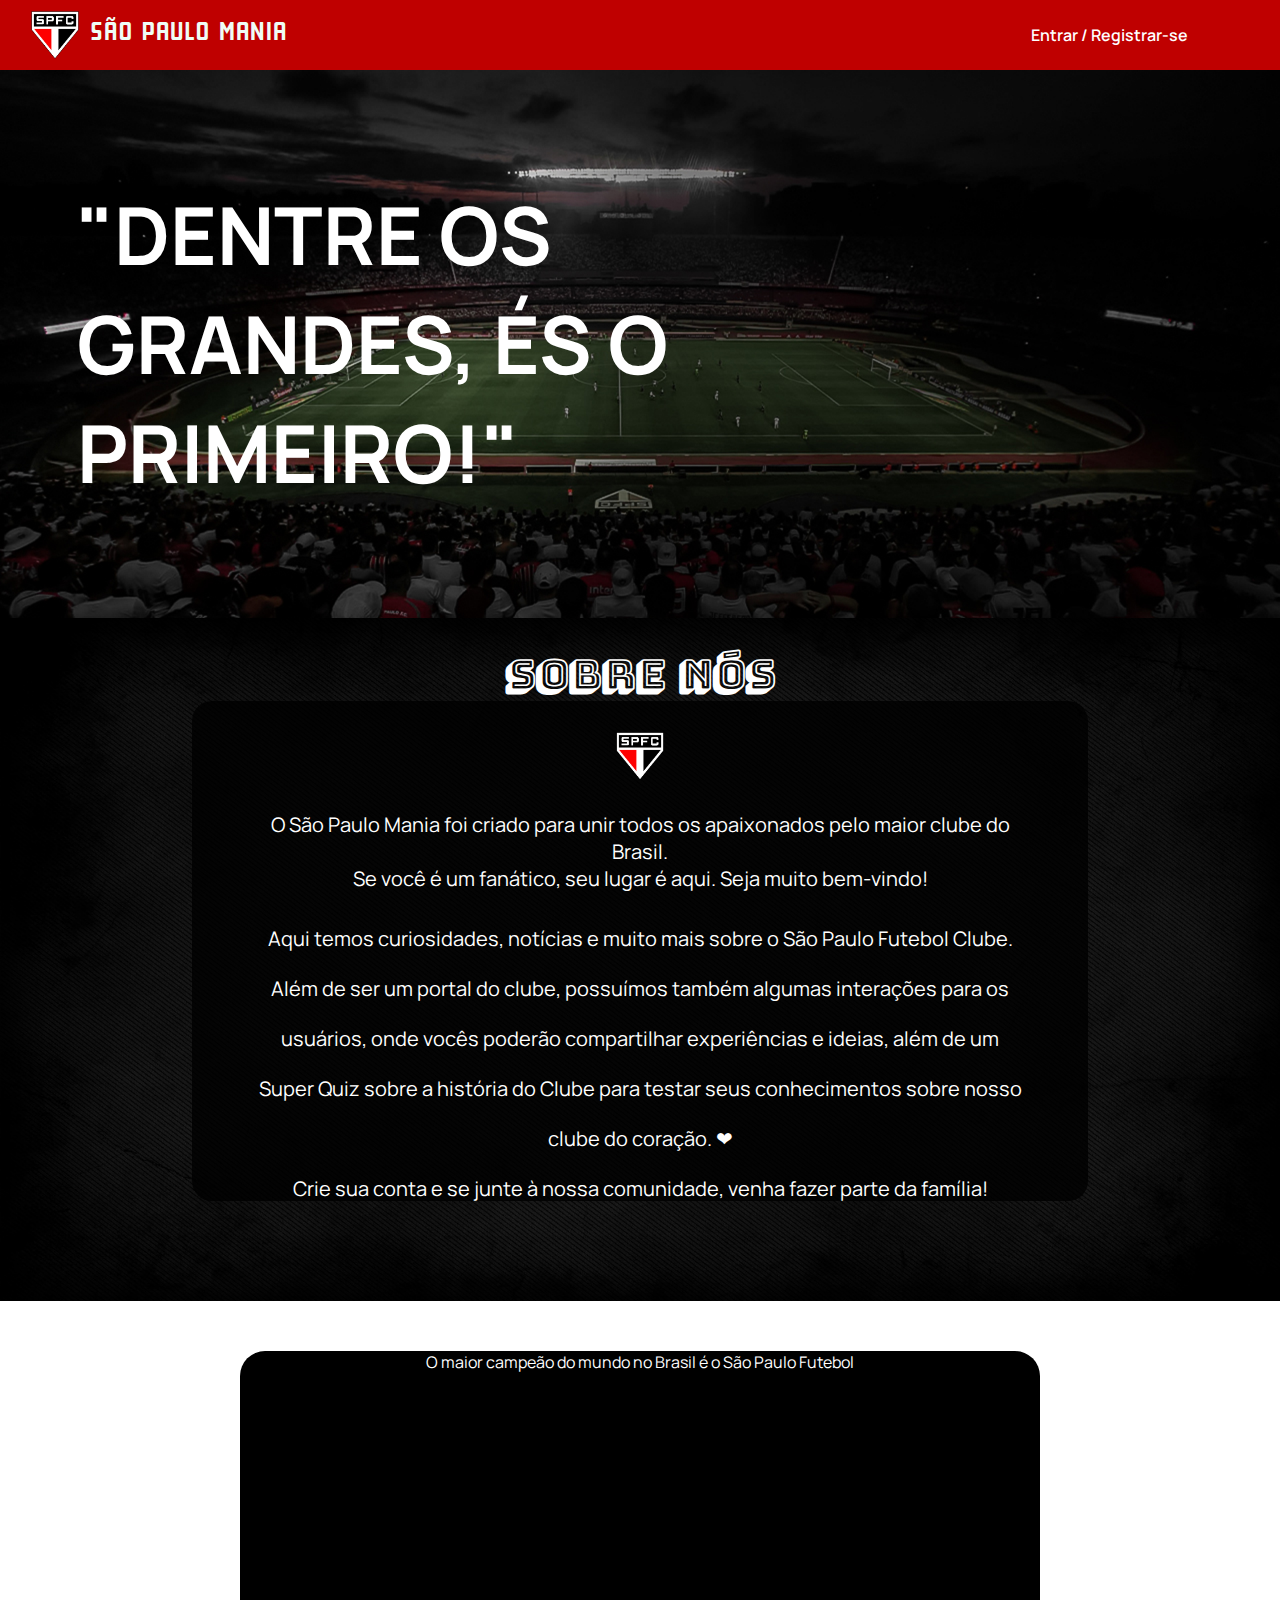
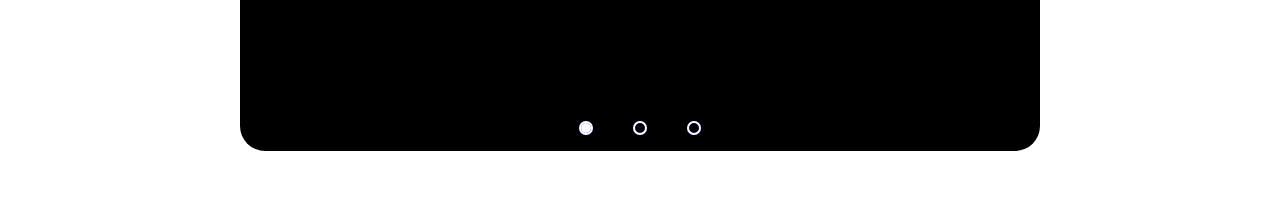
==== site/public/index.html @ 70470ae5 "mudança de contexto do projeto - conexao de api de cadastro" ====
<!DOCTYPE html>
<html lang="en">
<head>
    <meta charset="UTF-8">
    <meta http-equiv="X-UA-Compatible" content="IE=edge">
    <meta name="viewport" content="width=device-width, initial-scale=1.0">
    <title>São Paulo Mania</title>
    <link rel="stylesheet" href="css/index.css">
    <link rel="stylesheet" href="css/style.css">
    <link href="https://fonts.googleapis.com/css2?family=Manrope:wght@200;300;400;500;600;700;800&display=swap" rel="stylesheet"> 
</head>
<body>
    <div class="container">
        <header>
            <img src="assets/imgs/Brasao_do_Sao_Paulo_Futebol_Clube.svg.png" class="logo">
            <h2>SÃO PAULO MANIA</h2>
            <nav>
                <ul>
                    <li><a href="cadastro.html">Entrar / Registrar-se</a></li>
                </ul>
            </nav>
        </header>
        <div class="principal">
            <section class="intro">
                <div class="frase_principal">
                    <h1>"DENTRE OS GRANDES, ÉS O PRIMEIRO!"</h1>
                </div>
            </section>
        </div>  
        <section class="sobre">
            <h1>Sobre Nós</h1>
            <div class="texto_sobre" >
                <img src="assets/imgs/Brasao_do_Sao_Paulo_Futebol_Clube.svg.png" class="logo">
                <p class="frase_impacto">O São Paulo Mania foi criado para unir todos os apaixonados pelo maior clube do Brasil. <br> Se você é um fanático, seu lugar é aqui. Seja muito bem-vindo!</p>
                <br>
                <p class="text">Aqui temos curiosidades, notícias e muito mais sobre o São Paulo Futebol Clube. <br>Além de ser um portal do clube, possuímos também algumas interações para os usuários, onde vocês poderão compartilhar experiências e ideias, além de um Super Quiz sobre a história do Clube para testar seus conhecimentos sobre nosso clube do coração. &#10084 <br>
                Crie sua conta e se junte à nossa comunidade, venha fazer parte da família!</p>
            </div>
        </section>
        <section class="curiosidades">
            <div class="slider">
                <div class="slides">
                    <input type="radio" name="radioBtn" id="radio1" onclick="stopAutoSlider()">
                    <input type="radio" name="radioBtn" id="radio2" onclick="stopAutoSlider()">
                    <input type="radio" name="radioBtn" id="radio3" onclick="stopAutoSlider()">
                    <div class="first slide">
                        <div class="first text">
                            <p>O maior campeão do mundo no Brasil é o São Paulo Futebol</p>
                        </div>
                    </div>
                    <div class="second slide">
                        <div class="second text">
                            <p>O maior campeão do mundo no Brasil é o São Paulo Futebol Clube</p>
                        </div>
                    </div>
                    <div class="third slide">
                        <div class="third text">
                            <p>O maior campeão do mundo no Brasil é o São Paulo</p>
                        </div>
                    </div>
                    <div class="autoNavigation">
                        <div class="autoBtn1"></div>
                        <div class="autoBtn2"></div>
                        <div class="autoBtn3"></div>
                    </div>
                </div>
                <div class="manualNavigation">
                    <label for="radio1" class="manualBtn"></label>
                    <label for="radio2" class="manualBtn"></label>
                    <label for="radio3" class="manualBtn"></label>
                </div>
            </div>
        </section>

    </div>
    <footer>

    </footer>
</body>
</html>

<script>
        var sliderCount = 1;
    document.getElementById('radio1').checked = true;

    var sliderInterval = setInterval(function(){
        nextImageOfTheSlider()
    }, 2000);

    function nextImageOfTheSlider() {
        sliderCount++;
        if (sliderCount > 3) {
            sliderCount = 1;
        }

        document.getElementById('radio' + sliderCount).checked = true;
    }

    function stopAutoSlider() {
        clearInterval(sliderInterval)
    }
</script>
---- site/public/css/index.css ----
/* 
color red spfc { #fe0000 };
color details gray { #D2E4D6 };
*/

@import url('https://fonts.googleapis.com/css2?family=Bungee+Shade&display=swap');

@font-face {
    font-family: 'Manufaktur';
    src: local('Manufaktur Bold'),
    url(../Manufaktur-Bold/Manufaktur-Bold.woff) format('woff');
}

* {
    margin: 0;
    padding: 0;
}

.container {
    font-family: 'Manrope';
}

.principal {
    background-image: url(../assets/imgs/back3.jpg);
    background-size: cover;
    background-repeat: no-repeat;
    background-position: center;
}

header {
    display: flex;
    align-items: center;
    padding: 10px;
    background-color: #bf0000;
    box-shadow: 0px 1px 20px 5px #8d0000b6;
    color: #EFFDF6;
    font-family: 'Manufaktur';
}

header .logo {
    width: 50px;
    margin: 0 10px 0 20px;
}

header h2 {
    width: 80%;
    padding-bottom: 8px;
    font-size: 25px;
}

header nav {
    width: 30%;
}

header ul {
    display: flex;
    height: 80%;
    list-style: none;
    justify-content: space-around;
    font-family: 'Manrope', sans-serif;
    font-weight: 600;
}
header ul :hover {
    text-decoration: underline;
    cursor: pointer;
}

header ul li a {
    text-decoration: none;
    color: white;
}

.frase_principal{
    width: 60%;
    height: 100%;
    font-size: 40px;
    display: flex;
    justify-content: center;
    align-items: center;
    color: white;
}

.frase_principal h1 {
    width: 80%;
}

.intro {
    display: flex;
    width: 100%;
    height: 468px;
    margin: auto;
    padding-top: 40px;
    padding-bottom: 40px;

}

.sobre {
    display: flex;
    flex-direction: column;
    align-items: center;
    background-image: url(../assets/imgs/670454.webp);
    background-size: cover;
    background-repeat: no-repeat;
    background-position: center;
    box-shadow: inset 0px 5px 50px 10px #000000;
}

.sobre h1 {
    text-align: center;
    font-family: 'Bungee Shade', cursive;
    text-shadow: ;
    color: white;
    font-size: 40px;
    margin-top: 30px;
}

.texto_sobre {
    display: flex;
    flex-direction: column;
    align-items: center;
    background-color: rgba(0, 0, 0, 0.797);
    width: 70%;
    height: 500px;
    border-radius: 20px;
    margin-bottom: 100px;
}

.texto_sobre .frase_impacto {
    color: white;
    padding: 0 60px;
    font-size: 20px;
    text-align: center;
}

.texto_sobre .text {
    color: white;
    padding: 0 60px;
    font-size: 20px;
    text-align: center;
    line-height: 2.5;
}

.texto_sobre .logo {
    width: 50px;
    margin: 30px 0;
}
---- site/public/css/style.css ----
body {
    display: flex;
}

.curiosidades {
    height: 500px;
    display: flex;
}

.slider {
    margin: auto;
    width: 800px;
    height: 400px;
    overflow: hidden;
    border-radius: 25px;
}
    
.slides {
    width: 400%;
    height: 400px;
    display: flex;
}

.slides input {
    display: none;
}

.slide {
    width: 25%;
    position: relative,;
    background-color: black;
}

.slide .text {
    width: 800px;
    color: white;
    display: flex;
    align-items: center;
    justify-content: center;
}

.manualNavigation {
    position: absolute;
    width: 800px;
    margin-top: -30px;
    display: flex;
    justify-content: center;
}

.manualBtn {
    border: 2px solid white;
    padding: 5px;
    border-radius: 10px;
    cursor: pointer;
    transition: 0.7s;
}

.manualBtn:not(:last-child) {
    margin-right: 40px;
}

.manualBtn:hover {
    background-color: white;
}

#radio1:checked ~ .first {
    margin-left: 0;
}
#radio1:checked ~ .autoNavigation .autoBtn1 {
    background-color: white;
}

#radio2:checked ~ .first {
    margin-left: -25%;
}
#radio2:checked ~ .autoNavigation .autoBtn2 {
    background-color: white;
}

#radio3:checked ~ .first {
    margin-left: -50%;
}
#radio3:checked ~ .autoNavigation .autoBtn3 {
    background-color: white;
}

.autoNavigation {
    position: absolute;
    width: 800px;
    margin-top: 370px;
    display: flex;
    justify-content: center;
}

.autoNavigation div {
    border: 2px solid blue;
    padding: 5px;
    border-radius: 10px;
    cursor: pointer;
    transition: 0.7s;
}

.autoNavigation div:not(:last-child) {
    margin-right: 40px;
}
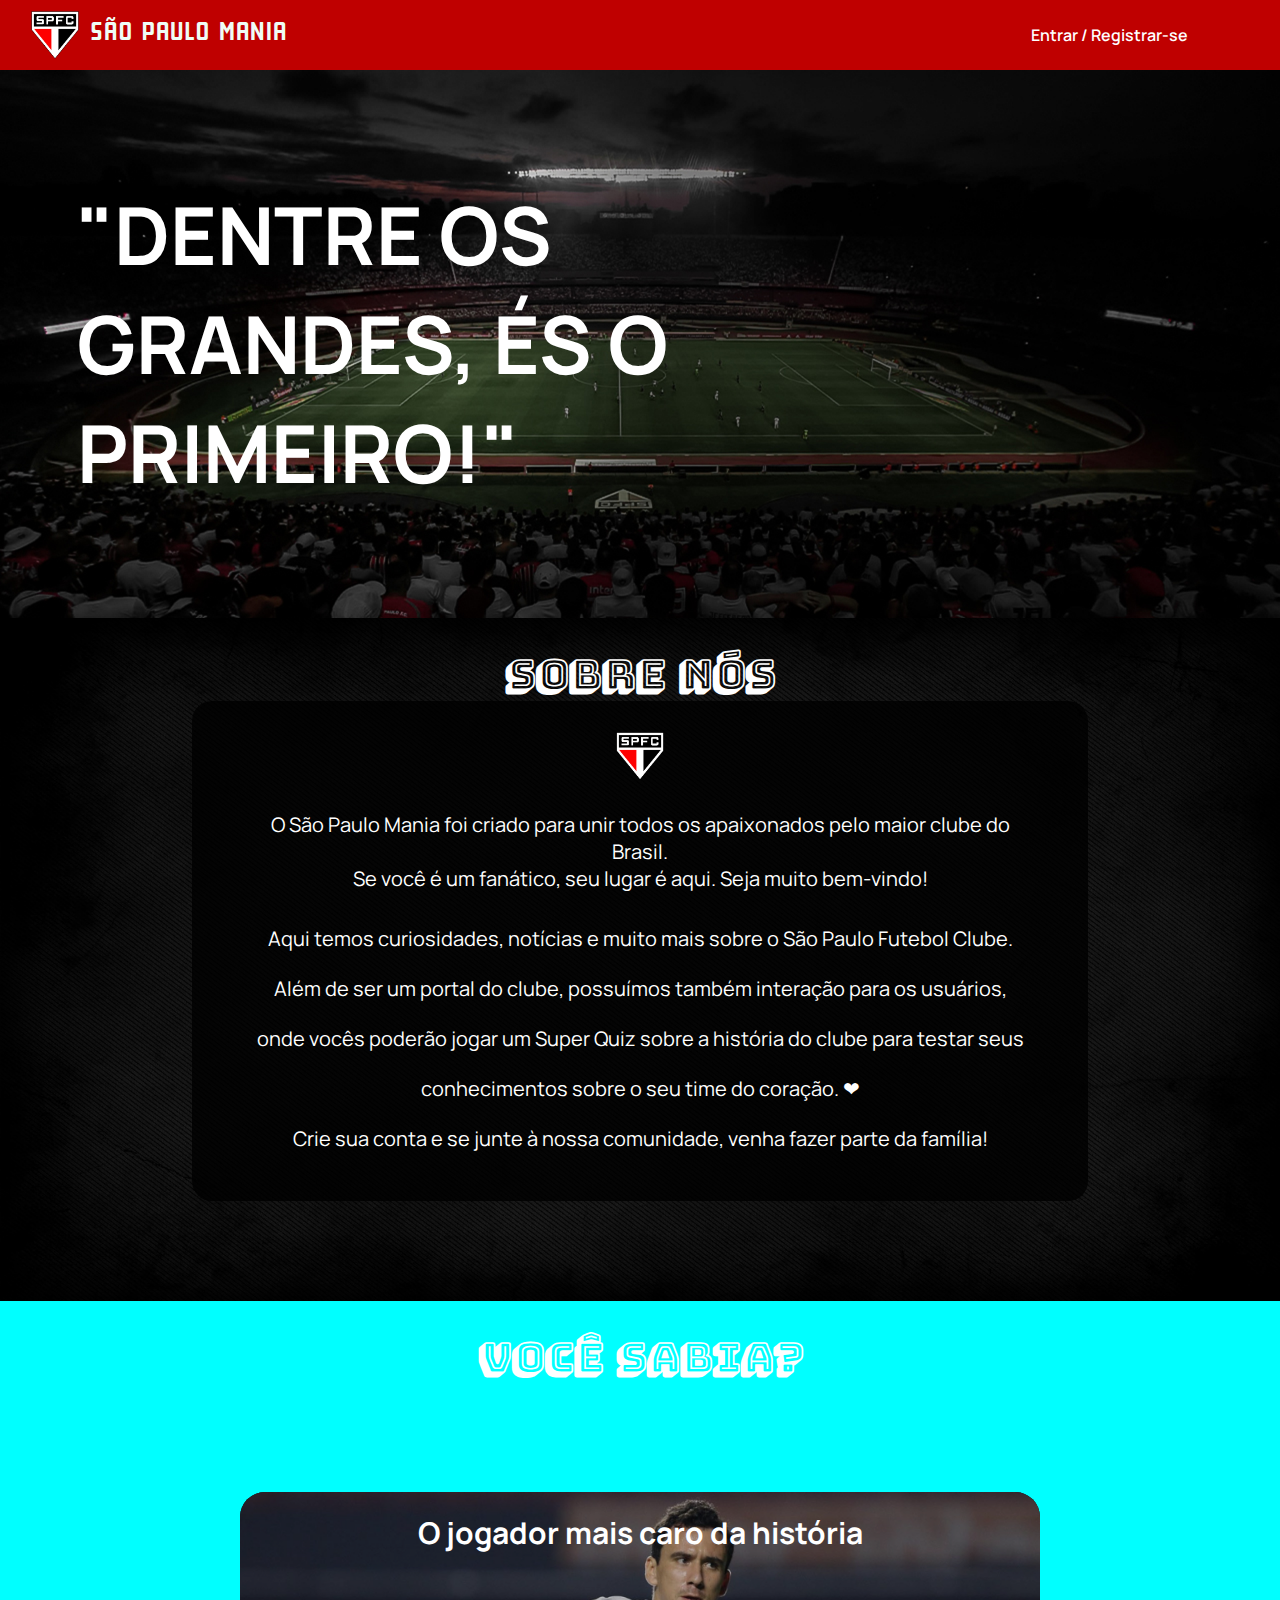
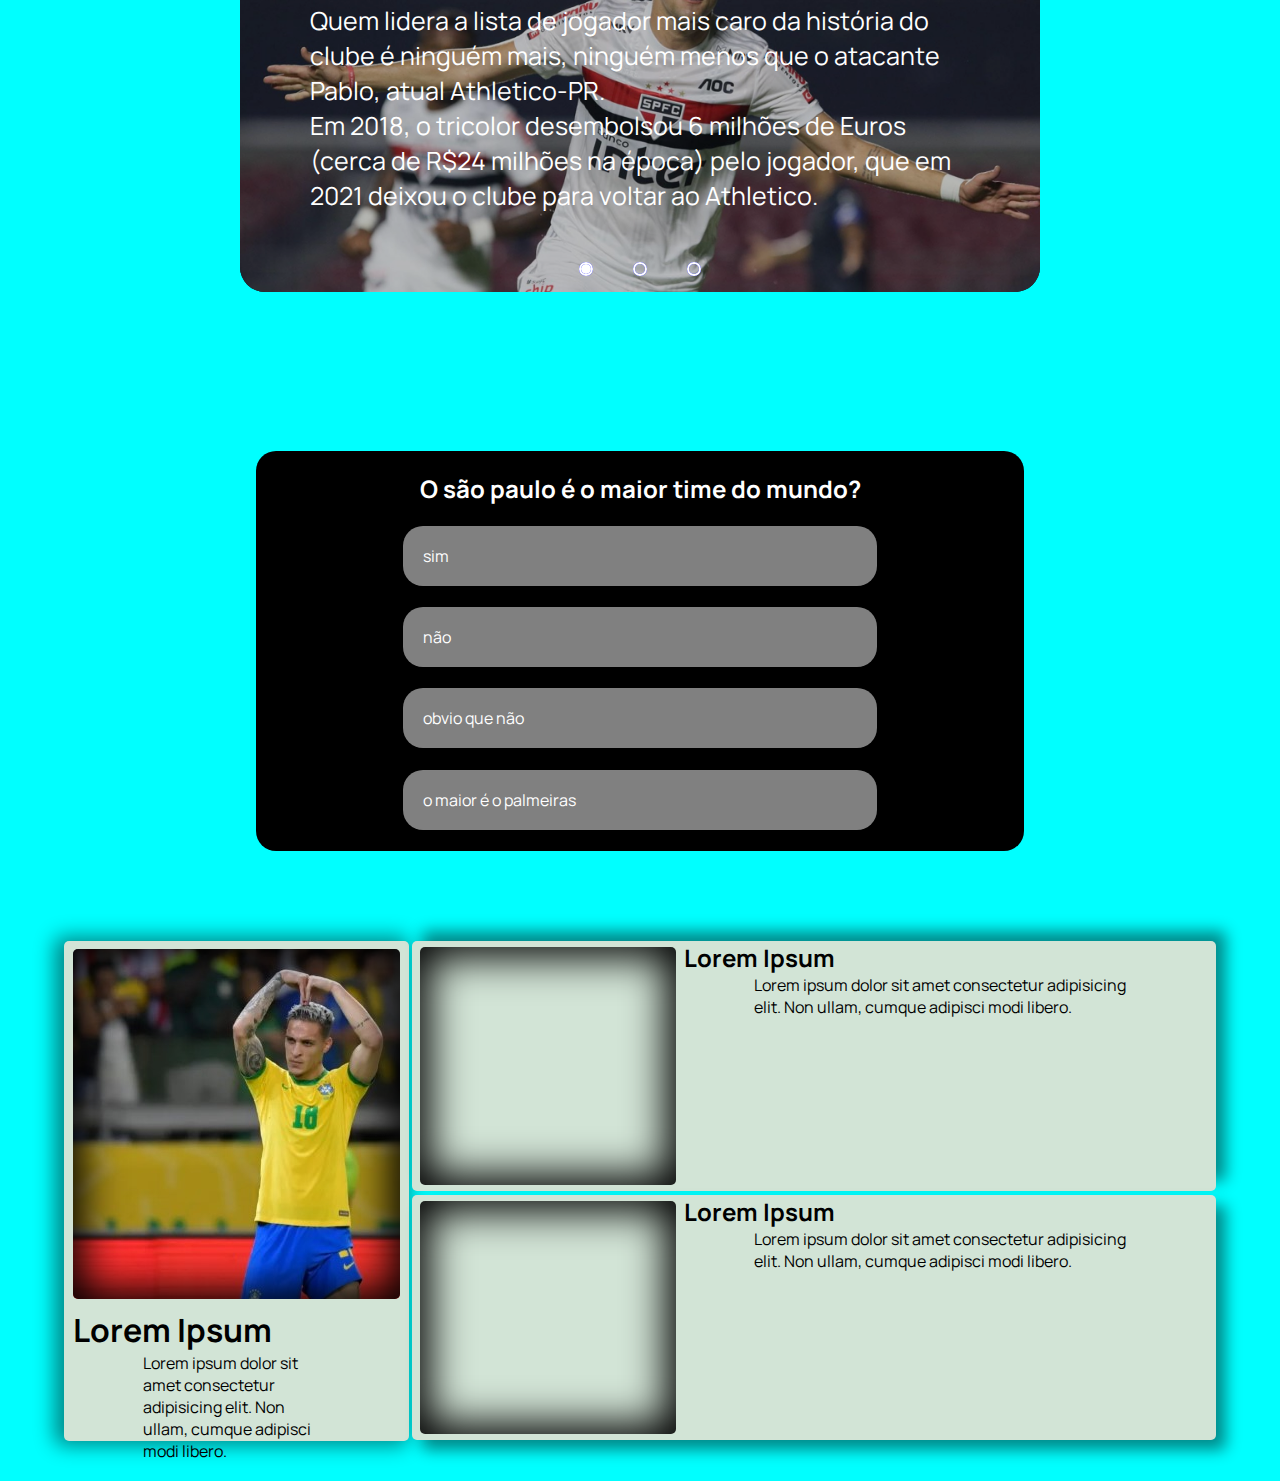
==== commit fb1314a3: "conexão de api de analytics de tentativas no quiz" ====
--- a/site/public/index.html
+++ b/site/public/index.html
@@ -1,17 +1,20 @@
 <!DOCTYPE html>
 <html lang="en">
+
 <head>
     <meta charset="UTF-8">
     <meta http-equiv="X-UA-Compatible" content="IE=edge">
     <meta name="viewport" content="width=device-width, initial-scale=1.0">
     <title>São Paulo Mania</title>
     <link rel="stylesheet" href="css/index.css">
-    <link rel="stylesheet" href="css/style.css">
-    <link href="https://fonts.googleapis.com/css2?family=Manrope:wght@200;300;400;500;600;700;800&display=swap" rel="stylesheet"> 
+    <link rel="stylesheet" href="css/slider.css">
+    <link href="https://fonts.googleapis.com/css2?family=Manrope:wght@200;300;400;500;600;700;800&display=swap"
+        rel="stylesheet">
 </head>
+
 <body>
     <div class="container">
-        <header>
+        <header id="header">
             <img src="assets/imgs/Brasao_do_Sao_Paulo_Futebol_Clube.svg.png" class="logo">
             <h2>SÃO PAULO MANIA</h2>
             <nav>
@@ -26,50 +29,127 @@
                     <h1>"DENTRE OS GRANDES, ÉS O PRIMEIRO!"</h1>
                 </div>
             </section>
-        </div>  
+        </div>
         <section class="sobre">
             <h1>Sobre Nós</h1>
-            <div class="texto_sobre" >
+            <div class="texto_sobre">
                 <img src="assets/imgs/Brasao_do_Sao_Paulo_Futebol_Clube.svg.png" class="logo">
-                <p class="frase_impacto">O São Paulo Mania foi criado para unir todos os apaixonados pelo maior clube do Brasil. <br> Se você é um fanático, seu lugar é aqui. Seja muito bem-vindo!</p>
+                <p class="frase_impacto">O São Paulo Mania foi criado para unir todos os apaixonados pelo maior clube do
+                    Brasil. <br> Se você é um fanático, seu lugar é aqui. Seja muito bem-vindo!</p>
                 <br>
-                <p class="text">Aqui temos curiosidades, notícias e muito mais sobre o São Paulo Futebol Clube. <br>Além de ser um portal do clube, possuímos também algumas interações para os usuários, onde vocês poderão compartilhar experiências e ideias, além de um Super Quiz sobre a história do Clube para testar seus conhecimentos sobre nosso clube do coração. &#10084 <br>
-                Crie sua conta e se junte à nossa comunidade, venha fazer parte da família!</p>
+                <p class="text">Aqui temos curiosidades, notícias e muito mais sobre o São Paulo Futebol Clube. <br>Além
+                    de ser um portal do clube, possuímos também interação para os usuários, onde vocês poderão jogar um Super Quiz sobre a história do clube para testar seus
+                    conhecimentos sobre o seu time do coração. &#10084 <br>
+                    Crie sua conta e se junte à nossa comunidade, venha fazer parte da família!</p>
             </div>
         </section>
-        <section class="curiosidades">
-            <div class="slider">
-                <div class="slides">
-                    <input type="radio" name="radioBtn" id="radio1" onclick="stopAutoSlider()">
-                    <input type="radio" name="radioBtn" id="radio2" onclick="stopAutoSlider()">
-                    <input type="radio" name="radioBtn" id="radio3" onclick="stopAutoSlider()">
-                    <div class="first slide">
-                        <div class="first text">
-                            <p>O maior campeão do mundo no Brasil é o São Paulo Futebol</p>
+        <section class="logSection">
+            <div class="curiosidades">
+                <h1 class="tituloCuriosidades">Você Sabia?</h1>
+                <div class="slider">
+                    <div class="slides">
+                        <input type="radio" name="radioBtn" id="radio1" onclick="stopAutoSlider()">
+                        <input type="radio" name="radioBtn" id="radio2" onclick="stopAutoSlider()">
+                        <input type="radio" name="radioBtn" id="radio3" onclick="stopAutoSlider()">
+                        <div class="first slide">
+                            <div class="first text">
+                                <h1>O jogador mais caro da história</h1>
+                                <p> 
+                                    Quem lidera a lista de jogador mais caro da história do clube é ninguém mais, ninguém menos que o atacante Pablo, atual Athletico-PR. <br> Em 2018, o tricolor desembolsou 6 milhões de Euros (cerca de R$24 milhões na época) pelo jogador, que em 2021 deixou o clube para voltar ao Athletico.
+                                </p>
+                            </div>
+                        </div>
+                        <div class="second slide">
+                            <div class="second text">
+                                <p>O maior campeão do mundo no Brasil é o São Paulo Futebol Clube</p>
+                            </div>
+                        </div>
+                        <div class="third slide">
+                            <div class="third text">
+                                <p>O maior campeão do mundo no Brasil é o São Paulo</p>
+                            </div>
+                        </div>
+                        <div class="autoNavigation">
+                            <div class="autoBtn1"></div>
+                            <div class="autoBtn2"></div>
+                            <div class="autoBtn3"></div>
                         </div>
                     </div>
-                    <div class="second slide">
-                        <div class="second text">
-                            <p>O maior campeão do mundo no Brasil é o São Paulo Futebol Clube</p>
-                        </div>
+                    <div class="manualNavigation">
+                        <label for="radio1" class="manualBtn"></label>
+                        <label for="radio2" class="manualBtn"></label>
+                        <label for="radio3" class="manualBtn"></label>
                     </div>
-                    <div class="third slide">
-                        <div class="third text">
-                            <p>O maior campeão do mundo no Brasil é o São Paulo</p>
-                        </div>
+                </div>
+            </div>
+            <div class="quiz">
+                <div class="quiz_box question1" id="question1">
+                    <h2>O são paulo é o maior time do mundo?</h2>
+                    <p onclick="nextQuestion1to2(), computarAcerto()">sim</p>
+                    <p onclick="nextQuestion1to2(), computarErro()">não</p>
+                    <p onclick="nextQuestion1to2(), computarErro()">obvio que não</p>
+                    <p onclick="nextQuestion1to2(), computarErro()">o maior é o palmeiras</p>
+                </div>
+                <div class="quiz_box question2" id="question2">
+                    <h2>Pergunta</h2>
+                    <p onclick="nextQuestion2to3(), computarAcerto()">2R1</p>
+                    <p onclick="nextQuestion2to3(), computarErro()">2R2</p>
+                    <p onclick="nextQuestion2to3(), computarErro()">2R3</p>
+                    <p onclick="nextQuestion2to3(), computarErro()">2R4</p>
+                </div>
+                <div class="quiz_box question3" id="question3">
+                    <h2>Pergunta</h2>
+                    <p onclick="nextQuestion3to4(), computarAcerto()">3R1</p>
+                    <p onclick="nextQuestion3to4(), computarErro()">3R2</p>
+                    <p onclick="nextQuestion3to4(), computarErro()">3R3</p>
+                    <p onclick="nextQuestion3to4(), computarErro()">3R4</p>
+                </div>
+                <div class="quiz_box question4" id="question4">
+                    <h2>Pergunta</h2>
+                    <p onclick="nextQuestion4to5(), computarAcerto()">4R1</p>
+                    <p onclick="nextQuestion4to5(), computarErro()">4R2</p>
+                    <p onclick="nextQuestion4to5(), computarErro()">4R3</p>
+                    <p onclick="nextQuestion4to5(), computarErro()">4R4</p>
+                </div>
+                <div class="quiz_box question5" id="question5">
+                    <h2>Pergunta</h2>
+                    <p onclick="computarAcerto(), inserirTentativa(), listar(), nextQuestion5toResult()">5R1</p>
+                    <p onclick="computarErro(), inserirTentativa(), listar(), nextQuestion5toResult()">5R2</p>
+                    <p onclick="computarErro(), inserirTentativa(), listar(), nextQuestion5toResult()">5R3</p>
+                    <p onclick="computarErro(), inserirTentativa(), listar(), nextQuestion5toResult()">5R4</p>
+                </div>
+                <div class="quiz_box result" id="result">
+                    <h2>Parabéns!</h2>
+                    <span id="tentativasQuiz">Tentativa:</span>
+                    <span id="respostaCerta">Respostas Certas: </span>
+                    <span id="respostaErrada">Respostas Erradas: </span>
+                </div>
+            </div>
+            <section class="noticias">
+                <article class="noticia-1">
+                    <div class="img-noticia-1"></div>
+                    <div class="texto-noticia-1">
+                        <h1>Lorem Ipsum</h1>
+                        <p>Lorem ipsum dolor sit amet consectetur adipisicing elit. Non ullam, cumque adipisci modi libero.</p>
                     </div>
-                    <div class="autoNavigation">
-                        <div class="autoBtn1"></div>
-                        <div class="autoBtn2"></div>
-                        <div class="autoBtn3"></div>
-                    </div>
-                </div>
-                <div class="manualNavigation">
-                    <label for="radio1" class="manualBtn"></label>
-                    <label for="radio2" class="manualBtn"></label>
-                    <label for="radio3" class="manualBtn"></label>
-                </div>
-            </div>
+                </article>
+                <div class="noticias-horizontais">
+                    <article class="noticia-2">
+                        <div class="img-noticia-2"></div>
+                        <span>
+                            <h2>Lorem Ipsum</h2>
+                            <p>Lorem ipsum dolor sit amet consectetur adipisicing elit. Non ullam, cumque adipisci modi libero.</p>
+                        </span>
+                    </article>
+                    <article/article class="noticia-3">
+                        <div class="img-noticia-3"></div>
+                        <span>
+                            <h2>Lorem Ipsum</h2>
+                            <p>Lorem ipsum dolor sit amet consectetur adipisicing elit. Non ullam, cumque adipisci modi libero.</p>
+                        </span>
+                    </article>
+                </div>
+            </section>
         </section>
 
     </div>
@@ -77,13 +157,18 @@
 
     </footer>
 </body>
+
 </html>
 
 <script>
-        var sliderCount = 1;
+    if (sessionStorage.NOME_USUARIO != undefined) {
+        console.log('logado!')
+    }
+    
+    var sliderCount = 1;
     document.getElementById('radio1').checked = true;
 
-    var sliderInterval = setInterval(function(){
+    var sliderInterval = setInterval(function () {
         nextImageOfTheSlider()
     }, 2000);
 
@@ -99,4 +184,93 @@
     function stopAutoSlider() {
         clearInterval(sliderInterval)
     }
+
+    var contadorAcerto = 0;
+    function computarAcerto() {
+        contadorAcerto++
+    }
+
+    var contadorErro = 0;
+    function computarErro() {
+        contadorErro++
+    }
+
+    function nextQuestion1to2() {
+        question1.style.display = 'none';
+        question2.style.display = 'flex';
+    }
+    function nextQuestion2to3() {
+        question2.style.display = 'none';
+        question3.style.display = 'flex';
+    }
+    function nextQuestion3to4() {
+        question3.style.display = 'none';
+        question4.style.display = 'flex';
+    }
+    function nextQuestion4to5() {
+        question4.style.display = 'none';
+        question5.style.display = 'flex';
+    }
+    function nextQuestion5toResult() {
+        question5.style.display = 'none';
+        result.style.display = 'flex';
+        respostaCerta.innerHTML += `${contadorAcerto}`
+        respostaErrada.innerHTML += `${contadorErro}`
+    }
+
+    function inserirTentativa() {
+        var idUsuario = sessionStorage.ID_USUARIO;
+        var qtdCertas = contadorAcerto;
+        var qtdErradas = contadorErro;
+
+        fetch(`/quiz/inserirTentativa/${idUsuario}`, {
+            method: "POST",
+            headers: {
+                "Content-Type": "application/json",
+            },
+            body: JSON.stringify({
+                // crie um atributo que recebe o valor recuperado aqui
+                // Agora vá para o arquivo routes/usuario.js
+                qtdCertas,
+                qtdErradas
+            }),
+        })
+            .then(function (resposta) {
+                console.log("resposta: ", resposta);
+
+                if (resposta.ok) {
+                    console.log("Tentativa inserida com sucesso");
+                } else {
+                    alert("Houve um erro ao tentar inserir a  tentativa!");
+                }
+            })
+            .catch(function (resposta) {
+                console.log(`#ERRO: ${resposta}`);
+            });
+
+        return false;
+    }
+
+    function listar() {
+        var idUsuario = sessionStorage.ID_USUARIO;
+
+        fetch(`/quiz/listarTentativa/${idUsuario}`).then(function (resposta) {
+            if (resposta.ok) {
+                if (resposta.status == 204) {
+                    throw "Nenhum resultado encontrado!!";
+                }
+
+                resposta.json().then(function (resposta) {
+                    console.log("Dados recebidos: ", JSON.stringify(resposta));
+                    var tentativa = resposta[0].Tentativas;
+                    tentativasQuiz.innerHTML += tentativa;
+                });
+            } else {
+                throw ('Houve um erro na API!');
+            }
+        }).catch(function (resposta) {
+            console.error(resposta);
+        });
+    }
+
 </script>--- a/site/public/css/index.css
+++ b/site/public/css/index.css
@@ -91,8 +91,8 @@
     margin: auto;
     padding-top: 40px;
     padding-bottom: 40px;
-
-}
+}
+
 
 .sobre {
     display: flex;
@@ -145,3 +145,143 @@
     margin: 30px 0;
 }
 
+/* Apenas quando logado */
+
+.logSection {
+    width: 100%;
+    background-color: aqua;
+}
+
+.quiz {
+    width: 100%;
+    height: 500px;
+    display: flex;
+}
+
+.quiz_box {
+    width: 60%;
+    height: 80%;
+    background-color: black;
+    border-radius: 20px;
+    margin: auto;
+    color: white;
+    flex-direction: column;
+    align-items: center;
+    justify-content: space-evenly;
+}
+
+.quiz_box h2 {
+    display: flex;
+    align-items: center;
+}
+
+.quiz_box p {
+    height: 60px;
+    width: 50%;
+    display: flex;
+    align-items: center;
+    padding-left: 20px;
+    background-color: gray;
+    border-radius: 20px;
+    cursor: pointer;
+}
+
+
+.question1 {
+    display: flex;
+}
+.question2 {
+    display: none;
+}
+.question3 {
+    display: none;
+}
+.question4 {
+    display: none;
+}
+.question5 {
+    display: none;
+}
+.result {
+    display: none;
+}
+
+.noticias {
+    background-color: transparent;
+    display: flex;
+    width: 90%;
+    height: 500px;
+    margin: auto;
+    padding-top: 40px;
+    padding-bottom: 40px;
+}
+
+.noticia-1 {
+    background-color: #D2E4D6;
+    width: 30%;
+    margin-right: 3px;
+    border-radius: 5px;
+    box-shadow: -5px 0px 20px 5px #00000075;
+}
+
+.img-noticia-1 {
+    margin: auto;
+    margin-top: 2.5%;
+    margin-bottom: 2.5%;
+    width: 95%;
+    height: 70%;
+    border-radius: 5px;
+    box-shadow: 0px 0px 2px 3px #00a870b6;
+    box-shadow: inset 0px 0px 40px 10px #000000;
+    background-image: url(../assets/imgs/antony.jpg);
+}
+
+.texto-noticia-1 {
+    width: 95%;
+    margin: auto;
+}
+
+.noticias-horizontais {
+    width: 70%;
+}
+
+.noticia-2 {
+    background-color: #D2E4D6;
+    display: flex;
+    height: 50%;
+    margin-bottom: 4px;
+    border-radius: 5px;
+    box-shadow: 10px -10px 15px 0px #00000075;
+}
+
+.img-noticia-2 {
+    margin: auto;
+    width: 50%;
+    height: 95%;
+    margin-left: 1%;
+    margin-right: 1%;
+    border-radius: 5px;
+    box-shadow: 0px 0px 2px 3px #00a870b6;
+    box-shadow: inset 0px 0px 40px 10px #000000;
+    background-image: url(imgs/flamengo.jpg);
+}
+
+.noticia-3 {
+    background-color: #D2E4D6;
+    display: flex;
+    height: 49%;
+    border-radius: 5px;
+    box-shadow: 10px 10px 15px 0px #00000075;
+}
+
+.img-noticia-3 {
+    margin: auto;
+    width: 50%;
+    height: 95%;
+    margin-left: 1%;
+    margin-right: 1%;
+    border-radius: 5px;
+    box-shadow: 0px 0px 2px 3px #00a870b6;
+    box-shadow: inset 0px 0px 40px 10px #000000;
+    background-image: url(imgs/ball.jpg);
+}--- a/site/public/css/slider.css
+++ b/site/public/css/slider.css
@@ -0,0 +1,152 @@
+body {
+    display: flex;
+}
+
+.curiosidades {
+    height: 700px;
+    display: flex;
+    flex-direction: column;
+    justify-content: center;
+    align-items: center;
+}
+
+.curiosidades .tituloCuriosidades {
+    text-align: center;
+    font-family: 'Bungee Shade', cursive;
+    text-shadow: ;
+    color: white;
+    font-size: 40px;
+    margin-top: 30px;
+}
+
+.slider {
+    margin: auto;
+    width: 800px;
+    height: 400px;
+    overflow: hidden;
+    border-radius: 25px;
+}
+    
+.slides {
+    width: 400%;
+    height: 400px;
+    display: flex;
+}
+
+.slides input {
+    display: none;
+}
+
+.slide {
+    width: 25%;
+    position: relative,;
+    background-color: black;
+}
+
+.slide .text {
+    width: fit-content;
+    height: 100%;
+    color: white;
+    display: flex;
+    align-items: center;
+
+    flex-direction: column;
+    background-color: rgba(0, 0, 0, 0.267);
+}
+
+.text h1, p {
+    padding: 0 70px;
+}
+.text h1 {
+    padding-top: 20px;
+    font-size: 30px;
+}
+.text p {
+    padding-top: 50px;
+    font-size: 25px;
+}
+
+
+.first.slide{
+    background-image: url(../assets/imgs/pablo.jpg);
+    background-size: cover;
+    background-repeat: no-repeat;
+    background-position: center;
+}
+.second.slide{
+    background-image: url(../assets/imgs/bandeira.png);
+    background-size: cover;
+    background-repeat: no-repeat;
+    background-position: center;
+}
+.third.slide{
+    background-image: url(../assets/imgs/bandeira.png);
+    background-size: cover;
+    background-repeat: no-repeat;
+    background-position: center;
+}
+
+.manualNavigation {
+    position: absolute;
+    width: 800px;
+    margin-top: -30px;
+    display: flex;
+    justify-content: center;
+}
+
+.manualBtn {
+    border: 2px solid white;
+    padding: 5px;
+    border-radius: 10px;
+    cursor: pointer;
+    transition: 0.7s;
+}
+
+.manualBtn:not(:last-child) {
+    margin-right: 40px;
+}
+
+.manualBtn:hover {
+    background-color: white;
+}
+
+#radio1:checked ~ .first {
+    margin-left: 0;
+}
+#radio1:checked ~ .autoNavigation .autoBtn1 {
+    background-color: white;
+}
+
+#radio2:checked ~ .first {
+    margin-left: -25%;
+}
+#radio2:checked ~ .autoNavigation .autoBtn2 {
+    background-color: white;
+}
+
+#radio3:checked ~ .first {
+    margin-left: -50%;
+}
+#radio3:checked ~ .autoNavigation .autoBtn3 {
+    background-color: white;
+}
+
+.autoNavigation {
+    position: absolute;
+    width: 800px;
+    margin-top: 370px;
+    display: flex;
+    justify-content: center;
+}
+
+.autoNavigation div {
+    border: 2px solid blue;
+    padding: 5px;
+    border-radius: 10px;
+    cursor: pointer;
+    transition: 0.7s;
+}
+
+.autoNavigation div:not(:last-child) {
+    margin-right: 40px;
+}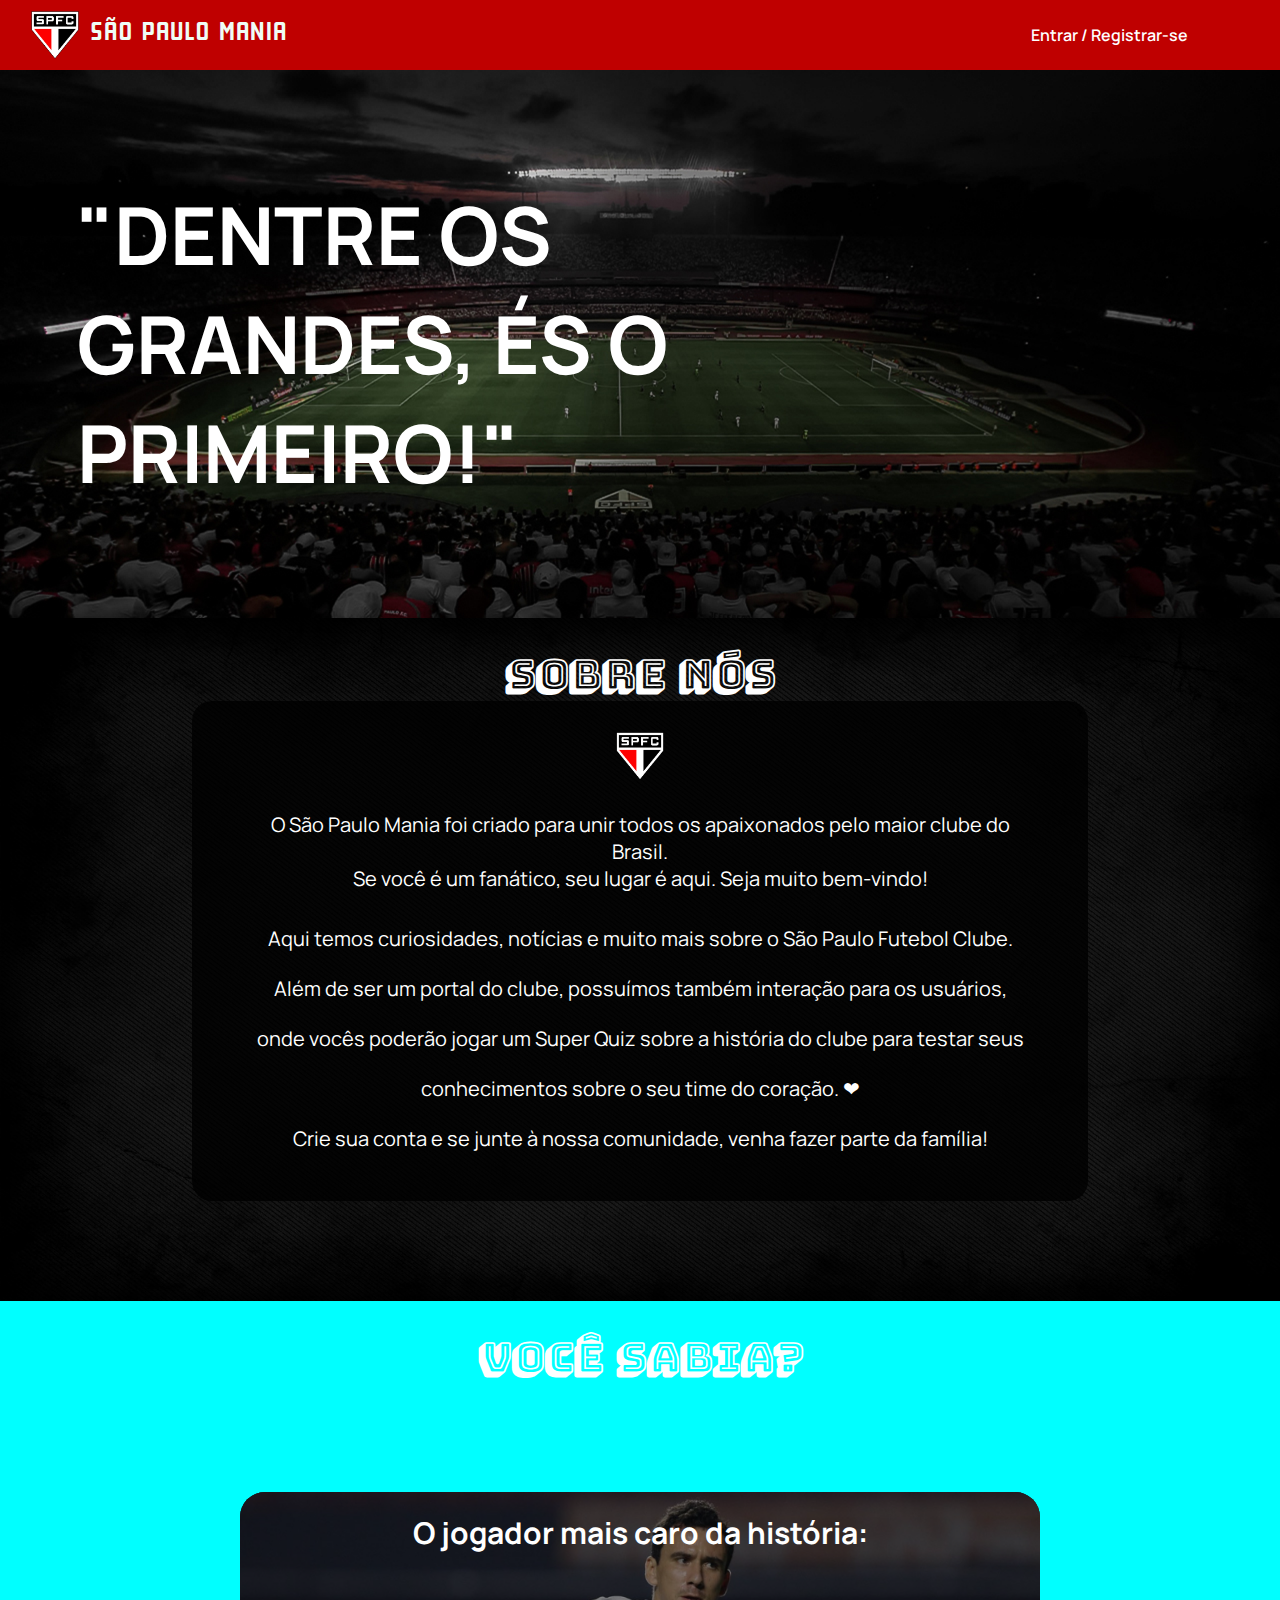
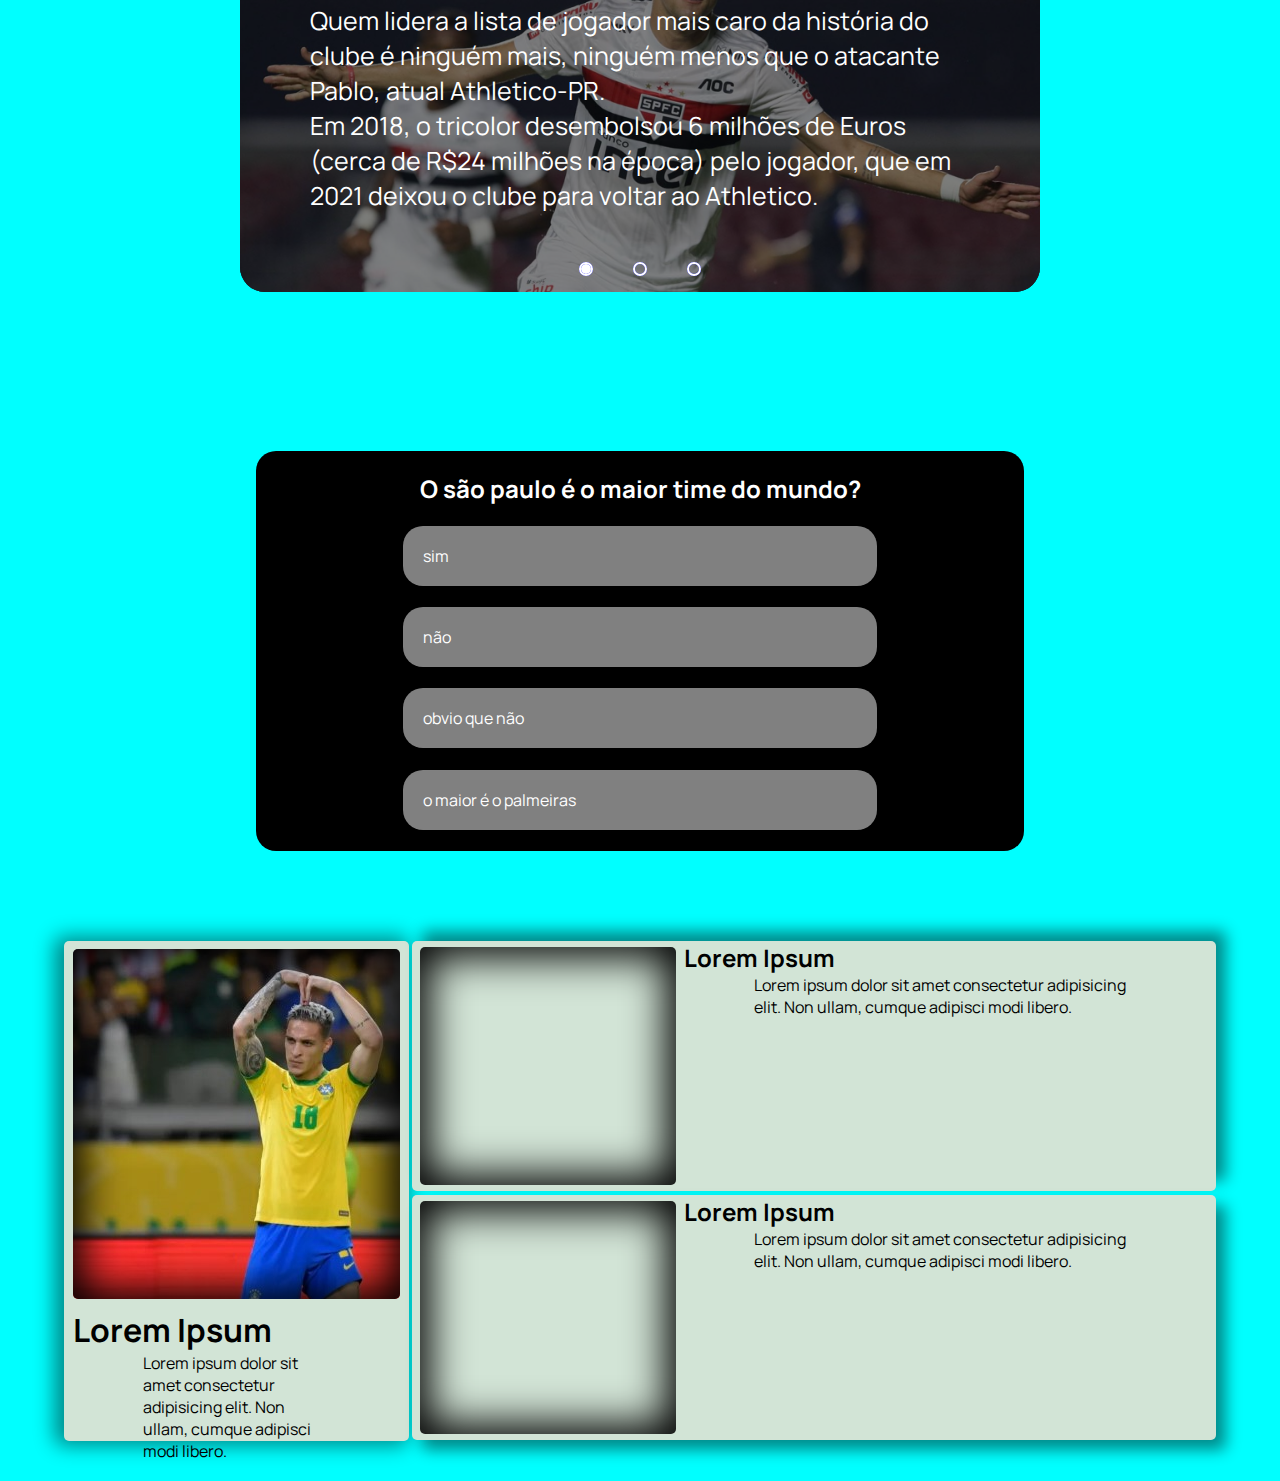
==== commit 4bb51a80: "finalização de slider" ====
--- a/site/public/index.html
+++ b/site/public/index.html
@@ -53,7 +53,7 @@
                         <input type="radio" name="radioBtn" id="radio3" onclick="stopAutoSlider()">
                         <div class="first slide">
                             <div class="first text">
-                                <h1>O jogador mais caro da história</h1>
+                                <h1>O jogador mais caro da história:</h1>
                                 <p> 
                                     Quem lidera a lista de jogador mais caro da história do clube é ninguém mais, ninguém menos que o atacante Pablo, atual Athletico-PR. <br> Em 2018, o tricolor desembolsou 6 milhões de Euros (cerca de R$24 milhões na época) pelo jogador, que em 2021 deixou o clube para voltar ao Athletico.
                                 </p>
@@ -61,12 +61,18 @@
                         </div>
                         <div class="second slide">
                             <div class="second text">
-                                <p>O maior campeão do mundo no Brasil é o São Paulo Futebol Clube</p>
+                                <h1>As cores do Clube:</h1>
+                                <p> 
+                                    A definição das cores vermelha, branca e preta para representar o São Paulo, foi realizada justamente na data de criação do clube, após uma reunião entre os ex-membros do CA Paulistano (Club Athlético Paulistano) e do AA das Palmeiras (Associação Athlética das Palmeiras), dois times de São Paulo, que resolveram se unir e criar o São Paulo Futebol Clube.
+                                </p>
                             </div>
                         </div>
                         <div class="third slide">
                             <div class="third text">
-                                <p>O maior campeão do mundo no Brasil é o São Paulo</p>
+                                <h1>Goleiro artilheiro:</h1>
+                                <p> 
+                                    O <B>M1TO</B> detém a marca de goleiro com mais gols da história do Futebol. Reconhecido por sua grande especialidade em cobranças de pênaltis e faltas, o goleiro fez vários clubes de vítimas ao longo de sua carreira, mas, suas maiores vítimas são o Cruzeiro (MG) e o Palmeiras (SP), ambos os time sofreram impiedosos 7 gols do goleiro.
+                                </p>
                             </div>
                         </div>
                         <div class="autoNavigation">
--- a/site/public/css/index.css
+++ b/site/public/css/index.css
@@ -108,7 +108,6 @@
 .sobre h1 {
     text-align: center;
     font-family: 'Bungee Shade', cursive;
-    text-shadow: ;
     color: white;
     font-size: 40px;
     margin-top: 30px;
--- a/site/public/css/slider.css
+++ b/site/public/css/slider.css
@@ -13,7 +13,6 @@
 .curiosidades .tituloCuriosidades {
     text-align: center;
     font-family: 'Bungee Shade', cursive;
-    text-shadow: ;
     color: white;
     font-size: 40px;
     margin-top: 30px;
@@ -49,9 +48,8 @@
     color: white;
     display: flex;
     align-items: center;
-
     flex-direction: column;
-    background-color: rgba(0, 0, 0, 0.267);
+    background-color: rgba(0, 0, 0, 0.5);
 }
 
 .text h1, p {
@@ -80,7 +78,7 @@
     background-position: center;
 }
 .third.slide{
-    background-image: url(../assets/imgs/bandeira.png);
+    background-image: url(../assets/imgs/ceni.jpeg);
     background-size: cover;
     background-repeat: no-repeat;
     background-position: center;
